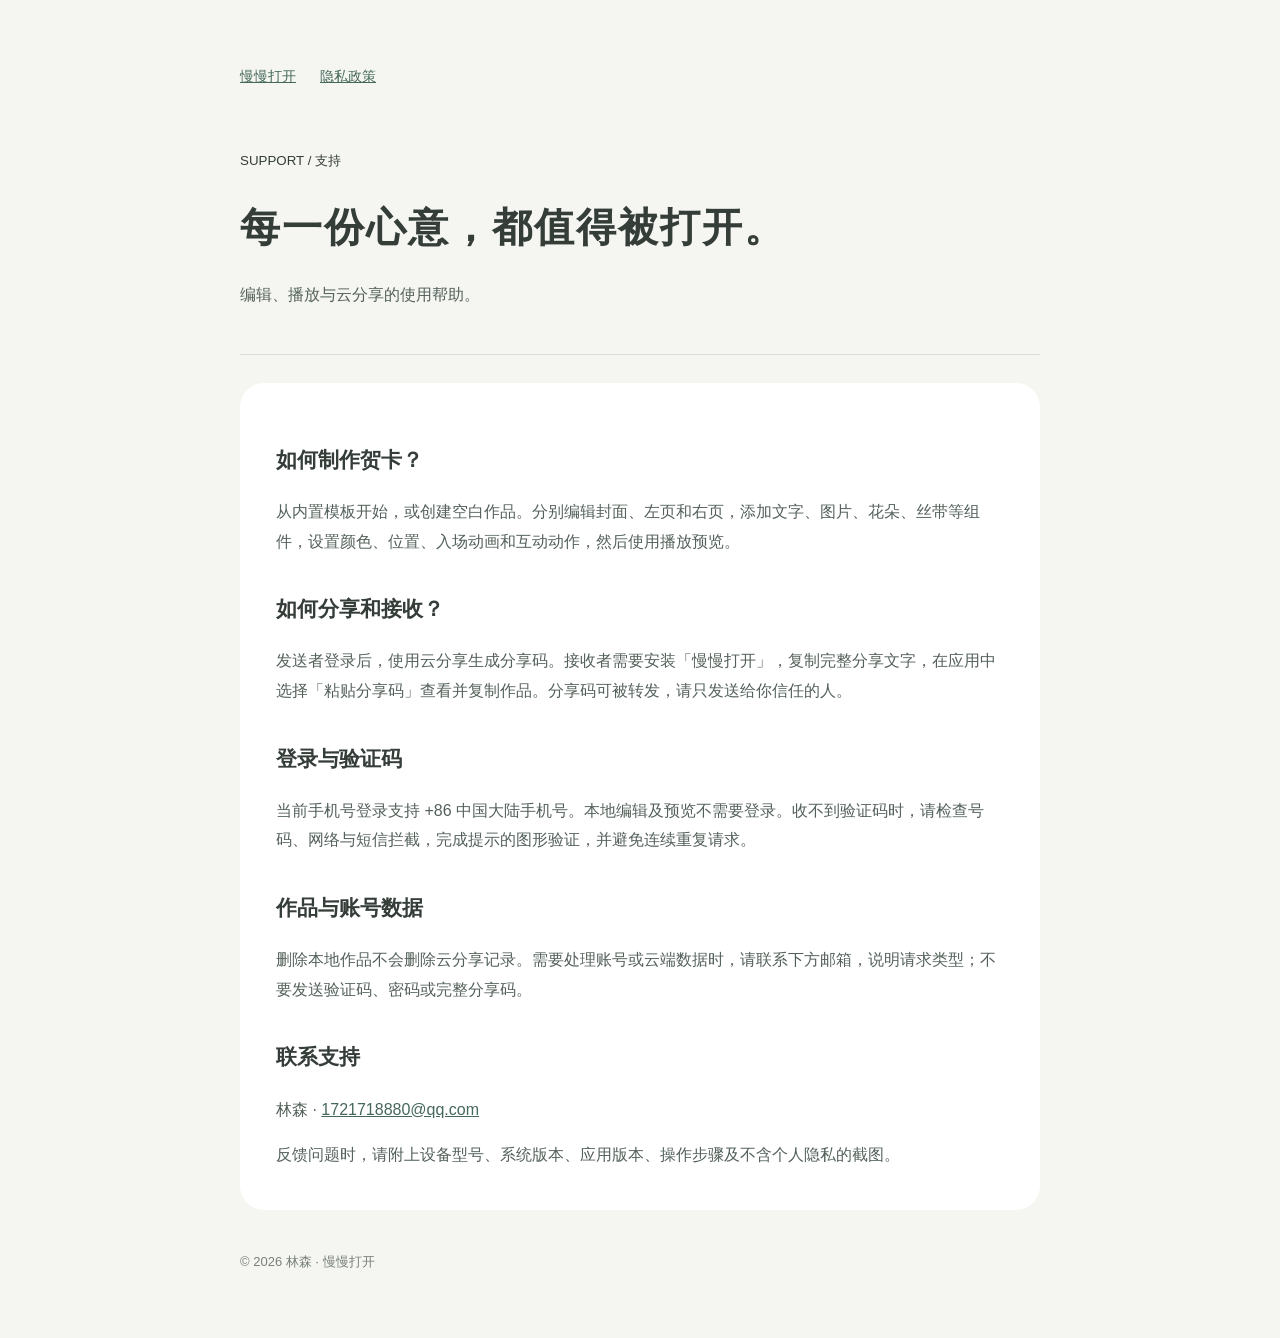
==== support.html @ b9361f53 "Publish Unfold Card privacy policy and support pages" ====
<!doctype html><html lang="zh-CN"><meta charset="utf-8"><meta name="viewport" content="width=device-width,initial-scale=1"><title>支持 · 慢慢打开</title><link rel="stylesheet" href="style.css"><nav><a href="index.html">慢慢打开</a><a href="privacy.html">隐私政策</a></nav><header><small>SUPPORT / 支持</small><h1>每一份心意，都值得被打开。</h1><p>编辑、播放与云分享的使用帮助。</p></header><main><h2>如何制作贺卡？</h2><p>从内置模板开始，或创建空白作品。分别编辑封面、左页和右页，添加文字、图片、花朵、丝带等组件，设置颜色、位置、入场动画和互动动作，然后使用播放预览。</p><h2>如何分享和接收？</h2><p>发送者登录后，使用云分享生成分享码。接收者需要安装「慢慢打开」，复制完整分享文字，在应用中选择「粘贴分享码」查看并复制作品。分享码可被转发，请只发送给你信任的人。</p><h2>登录与验证码</h2><p>当前手机号登录支持 +86 中国大陆手机号。本地编辑及预览不需要登录。收不到验证码时，请检查号码、网络与短信拦截，完成提示的图形验证，并避免连续重复请求。</p><h2>作品与账号数据</h2><p>删除本地作品不会删除云分享记录。需要处理账号或云端数据时，请联系下方邮箱，说明请求类型；不要发送验证码、密码或完整分享码。</p><h2>联系支持</h2><p>林森 · <a href="mailto:1721718880@qq.com">1721718880@qq.com</a></p><p>反馈问题时，请附上设备型号、系统版本、应用版本、操作步骤及不含个人隐私的截图。</p></main><footer>© 2026 林森 · 慢慢打开</footer></html>
---- style.css ----
:root{font-family:-apple-system,BlinkMacSystemFont,"PingFang SC",sans-serif;color:#353d39;background:#f5f6f2;line-height:1.85}body{max-width:800px;margin:0 auto;padding:64px 24px}nav{display:flex;gap:24px;font-size:14px}a{color:#45685a}header{padding:55px 0 28px;border-bottom:1px solid #d9dfd9}h1{font-size:40px;letter-spacing:2px;line-height:1.3}h2{font-size:21px;margin-top:34px}p,li{color:#54615a}main{background:white;border-radius:24px;padding:24px 36px;margin-top:28px}footer{font-size:13px;margin-top:40px;color:#788078}@media(max-width:600px){body{padding:28px 20px}main{padding:20px}h1{font-size:30px}}
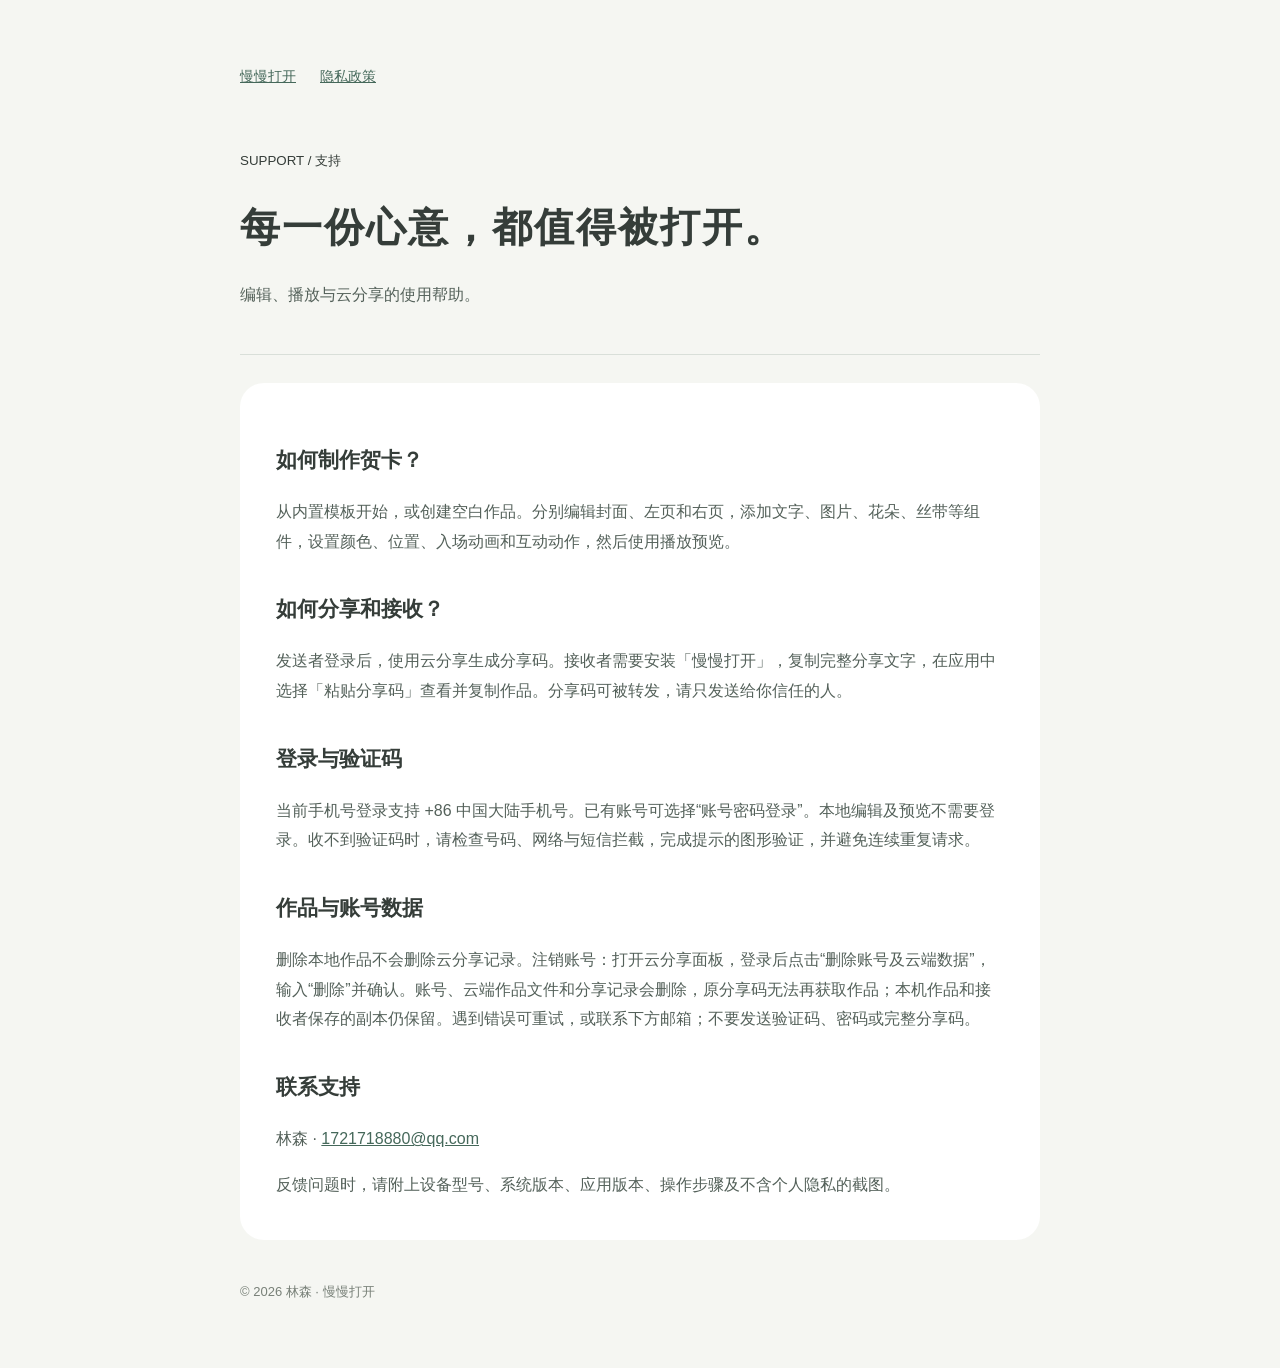
==== commit 54c124a2: "Document in-app account deletion and password login" ====
--- a/support.html
+++ b/support.html
@@ -1 +1 @@
-<!doctype html><html lang="zh-CN"><meta charset="utf-8"><meta name="viewport" content="width=device-width,initial-scale=1"><title>支持 · 慢慢打开</title><link rel="stylesheet" href="style.css"><nav><a href="index.html">慢慢打开</a><a href="privacy.html">隐私政策</a></nav><header><small>SUPPORT / 支持</small><h1>每一份心意，都值得被打开。</h1><p>编辑、播放与云分享的使用帮助。</p></header><main><h2>如何制作贺卡？</h2><p>从内置模板开始，或创建空白作品。分别编辑封面、左页和右页，添加文字、图片、花朵、丝带等组件，设置颜色、位置、入场动画和互动动作，然后使用播放预览。</p><h2>如何分享和接收？</h2><p>发送者登录后，使用云分享生成分享码。接收者需要安装「慢慢打开」，复制完整分享文字，在应用中选择「粘贴分享码」查看并复制作品。分享码可被转发，请只发送给你信任的人。</p><h2>登录与验证码</h2><p>当前手机号登录支持 +86 中国大陆手机号。本地编辑及预览不需要登录。收不到验证码时，请检查号码、网络与短信拦截，完成提示的图形验证，并避免连续重复请求。</p><h2>作品与账号数据</h2><p>删除本地作品不会删除云分享记录。需要处理账号或云端数据时，请联系下方邮箱，说明请求类型；不要发送验证码、密码或完整分享码。</p><h2>联系支持</h2><p>林森 · <a href="mailto:1721718880@qq.com">1721718880@qq.com</a></p><p>反馈问题时，请附上设备型号、系统版本、应用版本、操作步骤及不含个人隐私的截图。</p></main><footer>© 2026 林森 · 慢慢打开</footer></html>
+<!doctype html><html lang="zh-CN"><meta charset="utf-8"><meta name="viewport" content="width=device-width,initial-scale=1"><title>支持 · 慢慢打开</title><link rel="stylesheet" href="style.css"><nav><a href="index.html">慢慢打开</a><a href="privacy.html">隐私政策</a></nav><header><small>SUPPORT / 支持</small><h1>每一份心意，都值得被打开。</h1><p>编辑、播放与云分享的使用帮助。</p></header><main><h2>如何制作贺卡？</h2><p>从内置模板开始，或创建空白作品。分别编辑封面、左页和右页，添加文字、图片、花朵、丝带等组件，设置颜色、位置、入场动画和互动动作，然后使用播放预览。</p><h2>如何分享和接收？</h2><p>发送者登录后，使用云分享生成分享码。接收者需要安装「慢慢打开」，复制完整分享文字，在应用中选择「粘贴分享码」查看并复制作品。分享码可被转发，请只发送给你信任的人。</p><h2>登录与验证码</h2><p>当前手机号登录支持 +86 中国大陆手机号。已有账号可选择“账号密码登录”。本地编辑及预览不需要登录。收不到验证码时，请检查号码、网络与短信拦截，完成提示的图形验证，并避免连续重复请求。</p><h2>作品与账号数据</h2><p>删除本地作品不会删除云分享记录。注销账号：打开云分享面板，登录后点击“删除账号及云端数据”，输入“删除”并确认。账号、云端作品文件和分享记录会删除，原分享码无法再获取作品；本机作品和接收者保存的副本仍保留。遇到错误可重试，或联系下方邮箱；不要发送验证码、密码或完整分享码。</p><h2>联系支持</h2><p>林森 · <a href="mailto:1721718880@qq.com">1721718880@qq.com</a></p><p>反馈问题时，请附上设备型号、系统版本、应用版本、操作步骤及不含个人隐私的截图。</p></main><footer>© 2026 林森 · 慢慢打开</footer></html>
